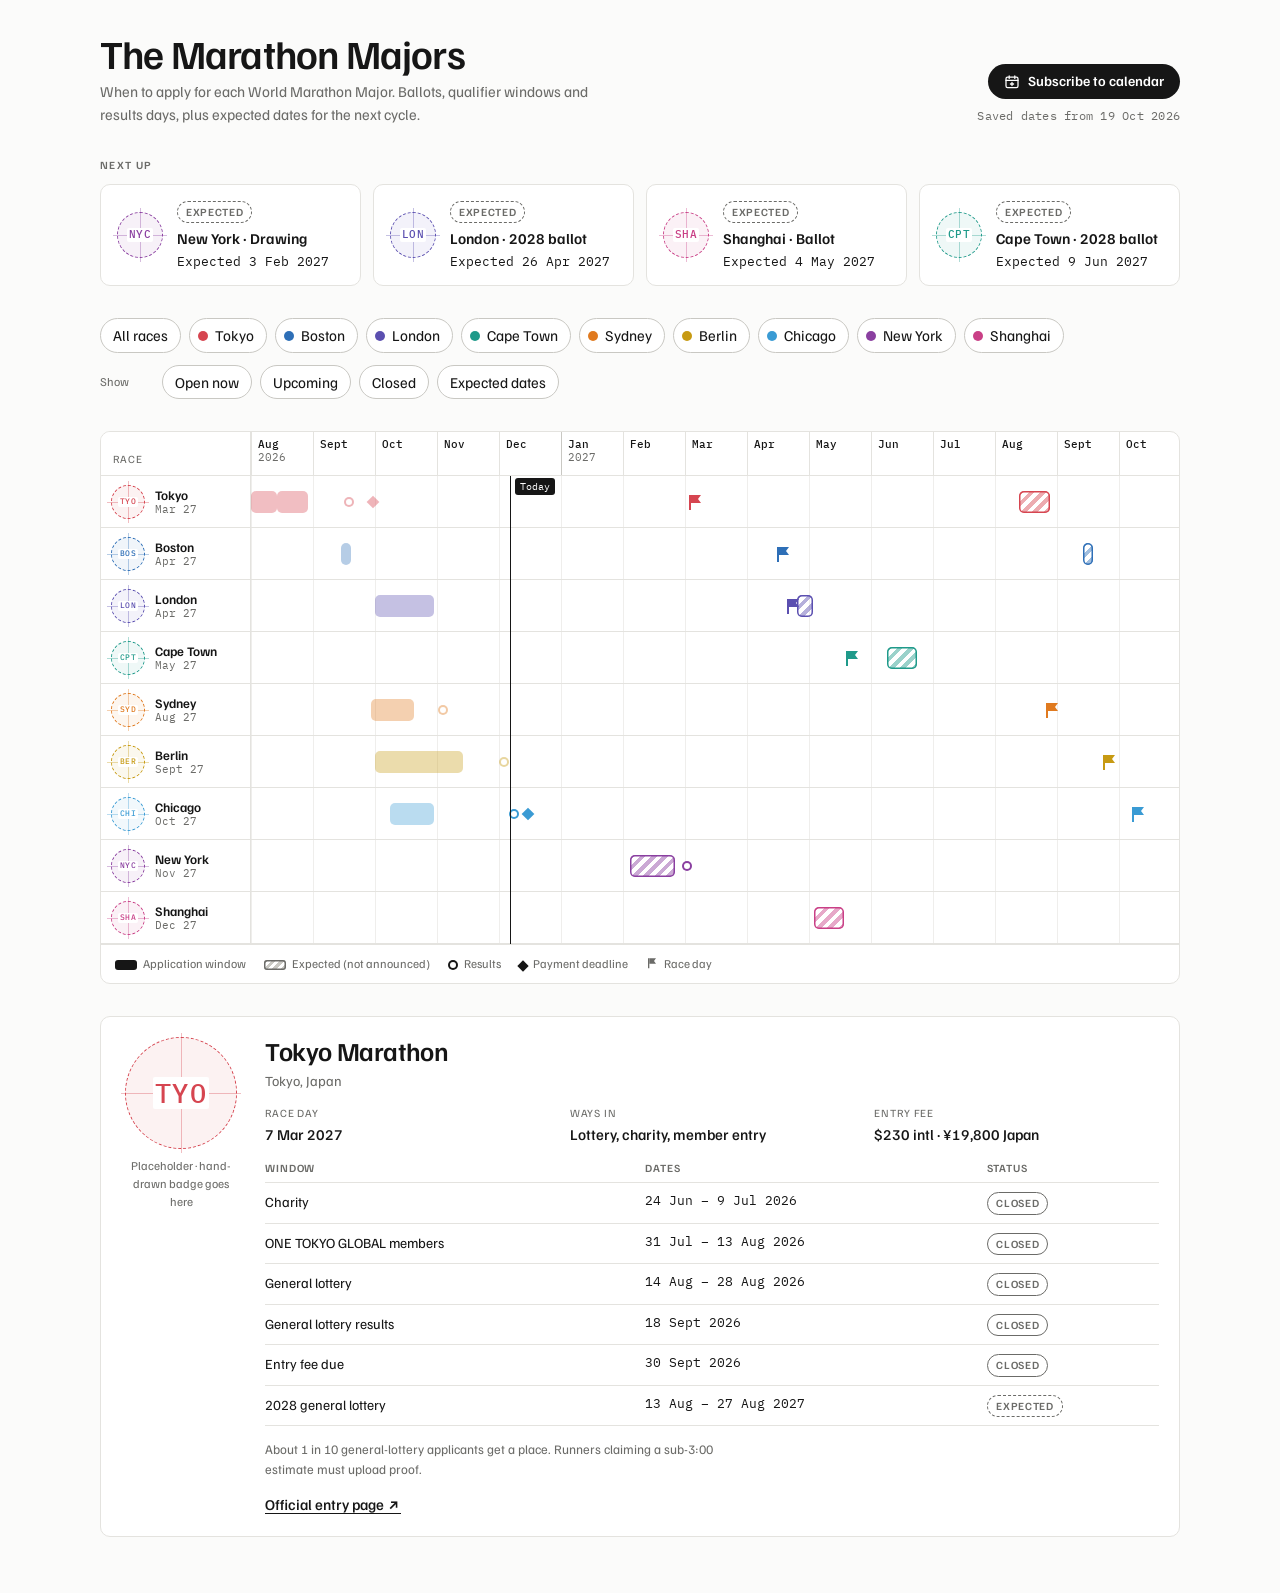
==== docs/index.html @ 36ed1f35 "Marathon Majors timeline, calendar feed and build Widget source, GitHub Pages build (docs/), Supabas" ====
<!doctype html>
<html lang="en"><head><meta charset="utf-8"><meta name="viewport" content="width=device-width,initial-scale=1,viewport-fit=cover">
<title>Marathon Majors Entry Timeline</title>
<meta name="description" content="When to apply for each World Marathon Major: ballots, qualifier windows, results days and race days.">
<link rel="stylesheet" href="https://fonts.googleapis.com/css2?family=Familjen+Grotesk:wght@400;500;600;700&family=IBM+Plex+Mono:wght@400;500&display=swap">
<style>
/* Layout: a single working column — "next up" cards, filter chips, one scrollable timeline grid (race rows × months), then a detail panel for the selected race. Quiet monochrome portfolio frame; colour belongs only to the races. Everything is scoped to .mm so it can sit inside a Squarespace code block. */
.mm{
  --mm-bg:#fbfbfa; --mm-surface:#ffffff; --mm-fg:#161616; --mm-muted:#6b6b68; --mm-line:#e4e3df; --mm-line-strong:#c9c8c3; --mm-open:#1f8a4c;
  --mm-f-display:"Familjen Grotesk","Helvetica Neue",Arial,sans-serif;
  --mm-f-body:"Familjen Grotesk","Helvetica Neue",Arial,sans-serif;
  --mm-f-mono:"IBM Plex Mono",ui-monospace,Menlo,monospace;
  --mm-tyo:#d64550; --mm-bos:#2e6fb7; --mm-lon:#5b4fb0; --mm-cpt:#1f9a8a; --mm-syd:#e07a1f;
  --mm-ber:#c79a12; --mm-chi:#3a9bd4; --mm-nyc:#8a3fa0; --mm-sha:#c93f86;
  background:var(--mm-bg); color:var(--mm-fg); font-family:var(--mm-f-body); font-size:15px; line-height:1.5; letter-spacing:normal; text-transform:none;
}
:root{--page:#fbfbfa}
@media (prefers-color-scheme: dark){:root:not([data-theme="light"]){--page:#121212;color-scheme:dark}:root:not([data-theme="light"]) .mm{--mm-bg:#121212;--mm-surface:#1a1a19;--mm-fg:#ecebe7;--mm-muted:#9a9993;--mm-line:#2b2b29;--mm-line-strong:#43423f;--mm-open:#3fb871;}}
:root[data-theme="dark"]{--page:#121212;color-scheme:dark}:root[data-theme="dark"] .mm{--mm-bg:#121212;--mm-surface:#1a1a19;--mm-fg:#ecebe7;--mm-muted:#9a9993;--mm-line:#2b2b29;--mm-line-strong:#43423f;--mm-open:#3fb871;}
body{background:var(--page);margin:0}
.mm *,.mm *::before,.mm *::after{box-sizing:border-box}
.mm [hidden]{display:none!important}
.mm h1,.mm h2,.mm p,.mm dl,.mm dd{margin:0}
.mm button{font:inherit;color:inherit;letter-spacing:normal;text-transform:none;margin:0;box-shadow:none;min-height:0;line-height:inherit}
.mm-wrap{max-width:1120px;margin:0 auto;padding-inline:20px;padding-block:32px 56px;display:flex;flex-direction:column;gap:32px}
@media (max-width:520px){.mm-wrap{padding-inline:16px;padding-block:20px 40px;gap:26px}}

.mm-head{display:flex;flex-wrap:wrap;align-items:flex-end;justify-content:space-between;gap:12px 24px}
.mm h1{font-family:var(--mm-f-display);font-weight:600;font-size:clamp(28px,5vw,40px);letter-spacing:-.02em;line-height:1.05;text-wrap:balance;color:var(--mm-fg)}
.mm-lede{color:var(--mm-muted);margin-top:6px!important;max-width:56ch}
.mm-stamp{font-family:var(--mm-f-mono);font-size:12px;color:var(--mm-muted);letter-spacing:.02em}
.mm-head-side{display:flex;flex-direction:column;align-items:flex-end;gap:8px}
@media (max-width:520px){.mm-head-side{align-items:flex-start}}
.mm .mm-sub-btn{display:inline-flex;align-items:center;gap:8px;background:var(--mm-fg);color:var(--mm-surface);border:0;border-radius:99px;padding:9px 16px;font-size:14px;font-weight:600;line-height:1.2;cursor:pointer;white-space:nowrap}
.mm .mm-sub-btn svg{flex:none;stroke:currentColor}
.mm .mm-sub-btn:hover{opacity:.88}
.mm .mm-sub-btn[aria-expanded="true"]{background:var(--mm-surface);color:var(--mm-fg);box-shadow:inset 0 0 0 1.5px var(--mm-fg)}
.mm-sub{background:var(--mm-surface);border:1px solid var(--mm-line-strong);border-radius:10px;padding:18px 20px;display:flex;flex-direction:column;gap:16px;margin-top:-12px}
.mm-sub-top{display:flex;justify-content:space-between;gap:16px;align-items:flex-start}
.mm-sub-title{font-weight:600;font-size:16px;margin-bottom:2px!important}
.mm-x{background:none;border:0;font-size:22px;line-height:1;color:var(--mm-muted);cursor:pointer;padding:2px 6px;border-radius:4px}
.mm-sub-links{display:grid;grid-template-columns:repeat(auto-fit,minmax(170px,1fr));gap:10px}
.mm-sub-link{display:flex;flex-direction:column;gap:2px;padding:12px 14px;border:1px solid var(--mm-line);border-radius:8px;color:var(--mm-fg);text-decoration:none!important;min-width:0}
.mm-sub-link:hover{border-color:var(--mm-fg)}
.mm-sub-link b{font-weight:600;font-size:14px}
.mm-sub-link span{font-size:12px;color:var(--mm-muted)}
.mm-copy{display:flex;flex-direction:column;gap:6px}
.mm-copy .lbl{font-size:12px;color:var(--mm-muted)}
.mm-copy-row{display:flex;gap:8px;min-width:0}
.mm-copy-row input{flex:1;min-width:0;font-family:var(--mm-f-mono);font-size:12.5px;color:var(--mm-fg);background:var(--mm-bg);border:1px solid var(--mm-line-strong);border-radius:6px;padding:7px 10px;margin:0;height:auto}
.mm-copy-row .mm-chip{border-radius:6px}
.mm-eyebrow{font-size:11px;text-transform:uppercase;letter-spacing:.12em;color:var(--mm-muted);font-weight:600;margin-bottom:10px!important}

/* Badge — placeholder circle template, swapped for a drawing when one exists */
.mm-badge{--c:var(--mm-fg);width:var(--s,44px);height:var(--s,44px);flex:none;border-radius:50%;position:relative;display:grid;place-items:center;
  border:1.5px dashed var(--c);color:var(--c);background:color-mix(in srgb,var(--c) 7%,transparent)}
.mm-badge::before,.mm-badge::after{content:"";position:absolute;background:color-mix(in srgb,var(--c) 35%,transparent)}
.mm-badge::before{width:1px;height:calc(100% + 10px);left:50%;top:-5px}
.mm-badge::after{height:1px;width:calc(100% + 10px);top:50%;left:-5px}
.mm-badge span{position:relative;z-index:1;font-family:var(--mm-f-mono);font-weight:500;font-size:calc(var(--s,44px) * .24);letter-spacing:.04em;background:var(--mm-surface);padding:0 2px;line-height:1.2;border-radius:2px}
.mm-badge.img{border:0;background:none}
.mm-badge.img::before,.mm-badge.img::after{display:none}
.mm-badge.img img{width:100%;height:100%;object-fit:contain;display:block}

/* Next up */
.mm-cards{display:grid;grid-template-columns:repeat(auto-fill,minmax(240px,1fr));gap:12px}
.mm-card{background:var(--mm-surface);border:1px solid var(--mm-line);border-radius:10px;padding:14px 16px;display:flex;gap:14px;align-items:center;cursor:pointer;text-align:left;min-width:0}
.mm-card:hover{border-color:var(--mm-line-strong)}
.mm :focus-visible{outline:2px solid var(--mm-fg);outline-offset:2px}
.mm-card .t{font-weight:600;line-height:1.25;margin-top:6px}
.mm-card .big{font-family:var(--mm-f-mono);font-size:13px;margin-top:4px}
.mm-pill{display:inline-block;font-size:11px;font-weight:600;letter-spacing:.06em;text-transform:uppercase;padding:2px 8px;border-radius:99px;border:1px solid currentColor;line-height:1.5}
.mm-pill.open{color:var(--mm-open)}.mm-pill.upcoming{color:var(--mm-fg)}.mm-pill.closed{color:var(--mm-muted)}.mm-pill.est{color:var(--mm-muted);border-style:dashed}

/* Filters */
.mm-filters{display:flex;flex-direction:column;gap:12px}
.mm-chips{display:flex;flex-wrap:wrap;gap:8px}
.mm-chip{font-size:13px;font-weight:500;color:var(--mm-fg);background:var(--mm-surface);border:1px solid var(--mm-line-strong);border-radius:99px;padding:5px 12px 5px 8px;display:inline-flex;align-items:center;gap:7px;cursor:pointer}
.mm-chip .dot{width:10px;height:10px;border-radius:50%;background:var(--c,var(--mm-fg))}
.mm-chip[aria-pressed="false"]{color:var(--mm-muted);border-color:var(--mm-line);background:transparent}
.mm-chip[aria-pressed="false"] .dot{background:transparent;box-shadow:inset 0 0 0 1.5px var(--c,var(--mm-muted))}
.mm-chip.plain{padding-left:12px}
.mm-frow{display:flex;flex-wrap:wrap;align-items:center;gap:8px 14px}
.mm-frow .lbl{font-size:12px;color:var(--mm-muted);min-width:48px}

/* Timeline */
.mm-shell{border:1px solid var(--mm-line);border-radius:10px;background:var(--mm-surface);overflow:hidden}
.mm-scroll{overflow-x:auto;-webkit-overflow-scrolling:touch}
.mm-tl{--label:150px;--mw:62px;position:relative;width:calc(var(--label) + var(--mw) * var(--months));font-variant-numeric:tabular-nums}
@media (max-width:520px){.mm-tl{--label:96px;--mw:54px}}
.mm-thead,.mm-row{display:flex;position:relative}
.mm-thead{border-bottom:1px solid var(--mm-line);height:44px}
.mm-corner,.mm-rlabel{width:var(--label);flex:none;position:sticky;left:0;z-index:3;background:var(--mm-surface);border:0;border-right:1px solid var(--mm-line)}
.mm-corner{display:flex;align-items:flex-end;padding:0 12px 8px;font-size:11px;color:var(--mm-muted);letter-spacing:.08em;text-transform:uppercase}
.mm-months{display:flex}
.mm-month{width:var(--mw);flex:none;border-left:1px solid var(--mm-line);padding:6px 0 0 6px;font-family:var(--mm-f-mono);font-size:11px;color:var(--mm-muted);line-height:1.2}
.mm-month.jan{border-left-color:var(--mm-line-strong)}
.mm-month b{display:block;font-weight:500;color:var(--mm-fg)}
.mm-row{height:52px;border-bottom:1px solid var(--mm-line)}
.mm-row:last-child{border-bottom:0}
.mm-rlabel{display:flex;align-items:center;gap:10px;padding:0 10px;cursor:pointer;text-align:left;border-radius:0}
.mm-rlabel .nm{font-size:13px;font-weight:600;line-height:1.15;min-width:0}
.mm-rlabel .nm small{display:block;font-weight:400;color:var(--mm-muted);font-size:11px;font-family:var(--mm-f-mono)}
@media (max-width:520px){.mm-rlabel .nm small{display:none}.mm-rlabel .nm{font-size:12px}}
.mm-row.sel .mm-rlabel{background:color-mix(in srgb,var(--c) 10%,var(--mm-surface))}
.mm-lane{position:relative;flex:none;width:calc(var(--mw) * var(--months))}
.mm-lane .grid{position:absolute;inset:0;background-image:linear-gradient(to right,var(--mm-line) 1px,transparent 1px);background-size:var(--mw) 100%;opacity:.6}
.mm-bar{position:absolute;top:15px;height:22px;border-radius:5px;background:var(--c);min-width:6px;cursor:pointer;border:0;padding:0}
.mm-bar.closed{opacity:.35}
.mm-bar.est{background:repeating-linear-gradient(135deg,color-mix(in srgb,var(--c) 45%,transparent) 0 4px,transparent 4px 8px);box-shadow:inset 0 0 0 1.5px var(--c)}
.mm-bar.open{box-shadow:0 0 0 3px color-mix(in srgb,var(--c) 25%,transparent)}
.mm-mk{position:absolute;top:26px;transform:translate(-50%,-50%);border:0;padding:0;cursor:pointer;background:transparent}
.mm-mk.result{width:10px;height:10px;border-radius:50%;background:var(--mm-surface);box-shadow:inset 0 0 0 2px var(--c)}
.mm-mk.pay{width:9px;height:9px;transform:translate(-50%,-50%) rotate(45deg);background:var(--c)}
.mm-mk.race{width:22px;height:22px;display:grid;place-items:center}
.mm-mk.race svg{width:18px;height:18px}
.mm-mk.closed{opacity:.4}
.mm-today{position:absolute;top:0;bottom:0;width:0;border-left:1.5px solid var(--mm-fg);z-index:2;pointer-events:none}
.mm-today span{position:absolute;top:2px;left:4px;font-family:var(--mm-f-mono);font-size:10px;background:var(--mm-fg);color:var(--mm-surface);padding:1px 5px;border-radius:3px;white-space:nowrap}
.mm-legend{display:flex;flex-wrap:wrap;gap:8px 18px;padding:10px 14px;border-top:1px solid var(--mm-line);font-size:12px;color:var(--mm-muted)}
.mm-legend i{display:inline-block;vertical-align:-2px;margin-right:6px}
.mm-legend .b{width:22px;height:10px;border-radius:3px;background:var(--mm-fg)}
.mm-legend .e{width:22px;height:10px;border-radius:3px;background:repeating-linear-gradient(135deg,var(--mm-line-strong) 0 3px,transparent 3px 6px);box-shadow:inset 0 0 0 1.5px var(--mm-muted)}
.mm-legend .r{width:10px;height:10px;border-radius:50%;box-shadow:inset 0 0 0 2px var(--mm-fg)}
.mm-legend .p{width:8px;height:8px;background:var(--mm-fg);transform:rotate(45deg)}
.mm-empty{padding:28px;text-align:center;color:var(--mm-muted);flex:1}

.mm-tip{position:fixed;z-index:9999;max-width:260px;background:var(--mm-fg);color:var(--mm-bg);font-family:var(--mm-f-body);font-size:12.5px;line-height:1.4;padding:8px 10px;border-radius:6px;pointer-events:none}
.mm-tip b{display:block}

/* Detail */
.mm-detail{background:var(--mm-surface);border:1px solid var(--mm-line);border-radius:10px;padding:20px;display:grid;grid-template-columns:auto 1fr;gap:20px 24px}
@media (max-width:620px){.mm-detail{grid-template-columns:1fr}}
.mm h2{font-family:var(--mm-f-display);font-size:26px;font-weight:600;letter-spacing:-.015em;line-height:1.1;color:var(--mm-fg)}
.mm-detail .meta{color:var(--mm-muted);margin-top:4px!important;font-size:14px}
.mm-detail .body{min-width:0;display:flex;flex-direction:column;gap:14px}
.mm-facts{display:grid;grid-template-columns:repeat(auto-fit,minmax(150px,1fr));gap:10px 20px}
.mm-facts dt{font-size:11px;color:var(--mm-muted);text-transform:uppercase;letter-spacing:.08em}
.mm-facts dd{margin-top:2px;font-weight:500}
.mm-tw{overflow-x:auto}
.mm table{width:100%;border-collapse:collapse;font-size:14px;margin:0}
.mm th{font-size:11px;color:var(--mm-muted);text-transform:uppercase;letter-spacing:.08em;text-align:left;font-weight:600;padding:0 10px 6px 0;border:0;border-bottom:1px solid var(--mm-line);background:none}
.mm td{padding:8px 10px 8px 0;border:0;border-bottom:1px solid var(--mm-line);vertical-align:top;background:none}
.mm td.dt{font-family:var(--mm-f-mono);font-size:12.5px;white-space:nowrap}
.mm-note{font-size:13px;color:var(--mm-muted);max-width:70ch}
.mm a.mm-link{color:var(--mm-fg);text-decoration:underline;text-underline-offset:3px;font-weight:500}
.mm-draw{font-size:12px;color:var(--mm-muted);text-align:center;margin-top:8px!important;max-width:120px}
@media (prefers-reduced-motion:no-preference){.mm-bar,.mm-card,.mm-chip{transition:opacity .15s,border-color .15s,background .15s}}
.mm-chip:disabled{opacity:.45;cursor:default}

</style></head>
<body>
<div class="mm" data-majors>
<div class="mm-wrap">
  <div class="mm-head">
    <div>
      <h1>The Marathon Majors</h1>
      <p class="mm-lede">When to apply for each World Marathon Major. Ballots, qualifier windows and results days, plus expected dates for the next cycle.</p>
    </div>
    <div class="mm-head-side">
      <button class="mm-sub-btn" id="mm-sub-btn" aria-expanded="false" aria-controls="mm-sub">
        <svg viewBox="0 0 20 20" width="16" height="16" aria-hidden="true"><rect x="2.5" y="4" width="15" height="13" rx="2" fill="none" stroke="currentColor" stroke-width="1.6"/><path d="M2.5 8h15M6.5 2.5v3M13.5 2.5v3" stroke="currentColor" stroke-width="1.6" stroke-linecap="round"/><path d="M10 10.5v4M8 12.5h4" stroke="currentColor" stroke-width="1.6" stroke-linecap="round"/></svg>
        Subscribe to calendar
      </button>
      <div class="mm-stamp" id="mm-stamp">Loading dates…</div>
    </div>
  </div>
  <section class="mm-sub" id="mm-sub" hidden aria-label="Subscribe to calendar">
    <div class="mm-sub-top">
      <div>
        <p class="mm-sub-title">Add these dates to your calendar</p>
        <p class="mm-note">Your calendar keeps itself up to date. When a race announces or changes a date, it appears in your calendar within a day.</p>
      </div>
      <button class="mm-x" id="mm-sub-close" aria-label="Close">×</button>
    </div>
    <div class="mm-frow" id="mm-scope-row">
      <span class="lbl">Include</span>
      <div class="mm-chips">
        <button class="mm-chip plain" data-scope="all" aria-pressed="true">All races</button>
        <button class="mm-chip plain" data-scope="sel" aria-pressed="false" id="mm-scope-sel">Races I've selected</button>
      </div>
    </div>
    <div class="mm-sub-links" id="mm-sub-links"></div>
    <div class="mm-copy">
      <label for="mm-feed-url" class="lbl">Calendar link</label>
      <div class="mm-copy-row">
        <input id="mm-feed-url" type="text" readonly>
        <button class="mm-chip plain" id="mm-copy">Copy</button>
      </div>
      <p class="mm-note">For other apps, use "Add calendar from URL" or "Subscribe" and paste this link.</p>
    </div>
  </section>
  <section>
    <p class="mm-eyebrow">Next up</p>
    <div class="mm-cards" id="mm-cards"></div>
  </section>
  <section class="mm-filters" aria-label="Filters">
    <div class="mm-chips" id="mm-race-chips"></div>
    <div class="mm-frow"><span class="lbl">Show</span><div class="mm-chips" id="mm-status-chips"></div></div>
  </section>
  <section>
    <div class="mm-shell">
      <div class="mm-scroll" id="mm-scroll"><div class="mm-tl" id="mm-tl"></div></div>
      <div class="mm-legend">
        <span><i class="b"></i>Application window</span>
        <span><i class="e"></i>Expected (not announced)</span>
        <span><i class="r"></i>Results</span>
        <span><i class="p"></i>Payment deadline</span>
        <span><svg width="12" height="12" viewBox="0 0 18 18" style="vertical-align:-1px;margin-right:6px"><path d="M4 2v15" stroke="currentColor" stroke-width="2"/><path d="M5 2h10l-3 4 3 4H5z" fill="currentColor"/></svg>Race day</span>
      </div>
    </div>
  </section>
  <section class="mm-detail" id="mm-detail" aria-live="polite"></section>
</div>
</div>

<script>
(function(){
// Squarespace can run a code block's script more than once; only set up each block once.
const root=document.querySelector('.mm[data-majors]:not([data-mm-ready])'); if(!root) return;
root.setAttribute('data-mm-ready','1');
const $=s=>root.querySelector(s);
const SB_URL="https://axmzxphxcgwrsbkixmbg.supabase.co";
const SB_KEY="sb_publishable_bcqkFGvCkSS5-sY8f6xLyQ_Am-8ngTZ";

// Saved copy of the data, used if the live database can't be reached.
const SNAPSHOT={"races":[{"id":"tyo","code":"TYO","name":"Tokyo","full_name":"Tokyo Marathon","city":"Tokyo, Japan","race_date":"2027-03-07","race_end":null,"race_tbc":false,"fee":"$230 intl · ¥19,800 Japan","entry_routes":"Lottery, charity, member entry","official_url":"https://www.marathon.tokyo/en/participants/","note":"About 1 in 10 general-lottery applicants get a place. Runners claiming a sub-3:00 estimate must upload proof.","sort":1,"badge_url":null},{"id":"bos","code":"BOS","name":"Boston","full_name":"Boston Marathon","city":"Boston, USA","race_date":"2027-04-19","race_end":null,"race_tbc":false,"fee":"$260","entry_routes":"Qualifying time, charity","official_url":"https://www.baa.org/races/boston-marathon/qualify/","note":"Fastest qualifiers under their standard are accepted first. New for 2027: about 1,000 places drawn at random from qualifiers who missed the cut-off.","sort":2,"badge_url":null},{"id":"lon","code":"LON","name":"London","full_name":"London Marathon","city":"London, UK","race_date":"2027-04-24","race_end":"2027-04-25","race_tbc":false,"fee":"£275 intl · £79.99 UK","entry_routes":"Ballot, Good for Age, charity","official_url":"https://www.londonmarathonevents.co.uk/ballot","note":"2027 is a one-off Double: 45,000 runners on Saturday and 55,000 on Sunday. A record 1.34 million people entered the ballot.","sort":3,"badge_url":null},{"id":"cpt","code":"CPT","name":"Cape Town","full_name":"Cape Town Marathon","city":"Cape Town, South Africa","race_date":"2027-05-23","race_end":null,"race_tbc":false,"fee":"TBC","entry_routes":"Ballot, charity, tour operators","official_url":"https://capetownmarathon.com/","note":"Joins the Majors in 2027. No qualifying-time entry announced.","sort":4,"badge_url":null},{"id":"syd","code":"SYD","name":"Sydney","full_name":"Sydney Marathon","city":"Sydney, Australia","race_date":"2027-08-29","race_end":null,"race_tbc":false,"fee":"A$330 intl · A$280 local","entry_routes":"Ballot, charity, travel partners","official_url":"https://www.tcssydneymarathon.com/sign-up","note":"Free to enter. Cards are charged automatically on results day if you are drawn.","sort":5,"badge_url":null},{"id":"ber","code":"BER","name":"Berlin","full_name":"Berlin Marathon","city":"Berlin, Germany","race_date":"2027-09-26","race_end":null,"race_tbc":false,"fee":"€215","entry_routes":"Lottery, charity, tour operators","official_url":"https://www.generali-berlin-marathon.com/en/registration/run","note":"Lottery dates and results day confirmed on the official site. The entry fee is charged only if you are drawn, from 4 December.","sort":6,"badge_url":null},{"id":"chi","code":"CHI","name":"Chicago","full_name":"Chicago Marathon","city":"Chicago, USA","race_date":"2027-10-10","race_end":null,"race_tbc":false,"fee":"$260 intl · $250 US","entry_routes":"Lottery, time qualifier, legacy, charity","official_url":"https://www.chicagomarathon.com/apply/","note":"One window for both guaranteed and lottery entries. Closes 2:00 p.m. Central on 29 October.","sort":7,"badge_url":null},{"id":"nyc","code":"NYC","name":"New York","full_name":"New York City Marathon","city":"New York, USA","race_date":"2027-11-07","race_end":null,"race_tbc":false,"fee":"About $330 (2026)","entry_routes":"Drawing, 9+1, time qualifier, charity","official_url":"https://www.nyrr.org/tcsnycmarathon","note":"Drawing usually opens in February with results soon after it closes. Under 3% odds.","sort":8,"badge_url":null},{"id":"sha","code":"SHA","name":"Shanghai","full_name":"Shanghai Marathon","city":"Shanghai, China","race_date":"2027-12-05","race_end":null,"race_tbc":true,"fee":"$160 intl (2026)","entry_routes":"Ballot","official_url":"https://static.shang-ma.com/web/index.html","note":"Expected to join the Majors in 2027 if it passes assessment. Race date and entry process not yet confirmed.","sort":9,"badge_url":null}],"events":[{"race_id":"ber","kind":"window","label":"Lottery","starts_on":"2026-10-01","ends_on":"2026-11-12","estimated":false},{"race_id":"ber","kind":"result","label":"Lottery results","starts_on":"2026-12-03","ends_on":null,"estimated":false},{"race_id":"bos","kind":"window","label":"Qualifier registration","starts_on":"2026-09-14","ends_on":"2026-09-18","estimated":false},{"race_id":"bos","kind":"window","label":"2028 qualifier registration","starts_on":"2027-09-13","ends_on":"2027-09-17","estimated":true},{"race_id":"chi","kind":"window","label":"Application","starts_on":"2026-10-08","ends_on":"2026-10-29","estimated":false},{"race_id":"chi","kind":"result","label":"Lottery results","starts_on":"2026-12-08","ends_on":null,"estimated":false},{"race_id":"chi","kind":"pay","label":"Pay entry fee","starts_on":"2026-12-15","ends_on":null,"estimated":false},{"race_id":"cpt","kind":"window","label":"Ballot","starts_on":"2026-06-10","ends_on":"2026-06-24","estimated":false},{"race_id":"cpt","kind":"pay","label":"Card charged","starts_on":"2026-06-26","ends_on":null,"estimated":false},{"race_id":"cpt","kind":"window","label":"2028 ballot","starts_on":"2027-06-09","ends_on":"2027-06-23","estimated":true},{"race_id":"lon","kind":"window","label":"Ballot","starts_on":"2026-04-24","ends_on":"2026-05-01","estimated":false},{"race_id":"lon","kind":"result","label":"Ballot results","starts_on":"2026-07-09","ends_on":null,"estimated":false},{"race_id":"lon","kind":"pay","label":"Confirm place","starts_on":"2026-07-31","ends_on":null,"estimated":false},{"race_id":"lon","kind":"window","label":"Good for Age","starts_on":"2026-10-01","ends_on":"2026-10-29","estimated":false},{"race_id":"lon","kind":"window","label":"2028 ballot","starts_on":"2027-04-26","ends_on":"2027-05-03","estimated":true},{"race_id":"nyc","kind":"window","label":"Drawing","starts_on":"2027-02-03","ends_on":"2027-02-24","estimated":true},{"race_id":"nyc","kind":"result","label":"Drawing results","starts_on":"2027-03-03","ends_on":null,"estimated":true},{"race_id":"sha","kind":"window","label":"Ballot","starts_on":"2027-05-04","ends_on":"2027-05-18","estimated":true},{"race_id":"syd","kind":"window","label":"Ballot","starts_on":"2026-09-29","ends_on":"2026-10-19","estimated":false},{"race_id":"syd","kind":"result","label":"Results & card charged","starts_on":"2026-11-03","ends_on":null,"estimated":false},{"race_id":"tyo","kind":"window","label":"Charity","starts_on":"2026-06-24","ends_on":"2026-07-09","estimated":false},{"race_id":"tyo","kind":"window","label":"ONE TOKYO GLOBAL members","starts_on":"2026-07-31","ends_on":"2026-08-13","estimated":false},{"race_id":"tyo","kind":"window","label":"General lottery","starts_on":"2026-08-14","ends_on":"2026-08-28","estimated":false},{"race_id":"tyo","kind":"result","label":"General lottery results","starts_on":"2026-09-18","ends_on":null,"estimated":false},{"race_id":"tyo","kind":"pay","label":"Entry fee due","starts_on":"2026-09-30","ends_on":null,"estimated":false},{"race_id":"tyo","kind":"window","label":"2028 general lottery","starts_on":"2027-08-13","ends_on":"2027-08-27","estimated":true}],"meta":[{"key":"checked_on","value":"2026-10-19"}]};

// ---- Helpers ----
const DAY=864e5, D=s=>new Date(s+"T00:00:00Z");
const n=new Date(), TODAY_S=`${n.getFullYear()}-${String(n.getMonth()+1).padStart(2,"0")}-${String(n.getDate()).padStart(2,"0")}`, TODAY=D(TODAY_S);
const MONTHS=19, startD=new Date(Date.UTC(n.getFullYear(),n.getMonth()-4,1)), endD=new Date(Date.UTC(startD.getUTCFullYear(),startD.getUTCMonth()+MONTHS,1));
const fmt=(s,o={day:"numeric",month:"short"})=>D(s).toLocaleDateString("en-GB",{...o,timeZone:"UTC"});
const fmtY=s=>fmt(s,{day:"numeric",month:"short",year:"numeric"});
const days=(a,b)=>Math.round((D(b)-D(a))/DAY);
const pct=s=>(D(s)-startD)/(endD-startD);
const clamp=x=>Math.max(0,Math.min(1,x));
const status=ev=>{const end=ev.e||ev.s; if(D(end)<TODAY) return "closed"; if(D(ev.s)>TODAY) return "upcoming"; return "open";};
const esc=s=>String(s??"").replace(/[&<>"]/g,c=>({"&":"&amp;","<":"&lt;",">":"&gt;",'"':"&quot;"}[c]));
const badge=(r,size=44)=>r.badge?`<span class="mm-badge img" style="--s:${size}px"><img src="${esc(r.badge)}" alt=""></span>`
  :`<span class="mm-badge" style="--c:var(--mm-${r.id});--s:${size}px" aria-hidden="true"><span>${esc(r.code)}</span></span>`;

function shape(races,events,meta){
  return {checked:(meta.find(m=>m.key==="checked_on")||{}).value,
    races:races.sort((a,b)=>a.sort-b.sort).map(r=>({id:r.id,code:r.code,name:r.name,full:r.full_name,city:r.city,race:r.race_date,raceEnd:r.race_end,raceEst:r.race_tbc,
      fee:r.fee,entry:r.entry_routes,url:r.official_url,note:r.note,badge:r.badge_url,
      events:events.filter(e=>e.race_id===r.id).sort((a,b)=>a.starts_on<b.starts_on?-1:1).map(e=>({t:e.kind,k:e.label,s:e.starts_on,e:e.ends_on,est:e.estimated}))}))};
}
async function load(){
  const h={apikey:SB_KEY,Authorization:"Bearer "+SB_KEY};
  const get=p=>fetch(`${SB_URL}/rest/v1/${p}`,{headers:h}).then(r=>{if(!r.ok) throw new Error(r.status); return r.json();});
  const [r,e,m]=await Promise.all([get("majors_races?select=*"),get("majors_events?select=*"),get("majors_meta?select=*")]);
  if(!r.length) throw new Error("empty"); return shape(r,e,m);
}

let RACES=[], CHECKED="", LIVE=false;
let store={}; try{store=JSON.parse(localStorage.getItem("mmFilters")||"{}")}catch(e){}
const state={races:null,statuses:new Set(store.statuses||["open","upcoming","closed","est"]),sel:store.sel||null};
const save=()=>{try{localStorage.setItem("mmFilters",JSON.stringify({races:[...state.races],statuses:[...state.statuses],sel:state.sel}))}catch(e){}};
const visible=ev=>state.statuses.has(status(ev))&&(!ev.est||state.statuses.has("est"));

function renderStamp(){$("#mm-stamp").textContent=(LIVE?"Dates checked ":"Saved dates from ")+(CHECKED?fmtY(CHECKED):"—");}

function renderCards(){
  const items=[];
  RACES.forEach(r=>r.events.forEach(ev=>{ if(ev.t!=="window") return; const st=status(ev); if(st==="closed") return;
    items.push({r,ev,st,sort:st==="open"?D(ev.e):D(ev.s)}); }));
  items.sort((a,b)=>(a.st==="open"?0:1)-(b.st==="open"?0:1)||a.sort-b.sort);
  $("#mm-cards").innerHTML=items.slice(0,4).map(({r,ev,st})=>{
    const k=st==="open"?days(TODAY_S,ev.e):days(TODAY_S,ev.s);
    const line=st==="open"?(k===0?`Closes today · ${fmt(ev.e)}`:`Closes in ${k} day${k===1?"":"s"} · ${fmt(ev.e)}`):`${ev.est?"Expected ":"Opens "}${fmtY(ev.s)}`;
    return `<button class="mm-card" data-race="${r.id}">${badge(r,46)}<span style="min-width:0">
      <span class="mm-pill ${ev.est?"est":st}">${ev.est?"Expected":st==="open"?"Open now":"Upcoming"}</span>
      <span class="t" style="display:block">${esc(r.name)} · ${esc(ev.k)}</span>
      <span class="big" style="display:block">${line}</span></span></button>`;}).join("")||`<p class="mm-note">No upcoming windows.</p>`;
}

function renderChips(){
  $("#mm-race-chips").innerHTML=`<button class="mm-chip plain" data-all="1" aria-pressed="${state.races.size===RACES.length}">All races</button>`+
    RACES.map(r=>`<button class="mm-chip" data-chip="${r.id}" style="--c:var(--mm-${r.id})" aria-pressed="${state.races.has(r.id)}"><span class="dot"></span>${esc(r.name)}</button>`).join("");
  $("#mm-status-chips").innerHTML=[["open","Open now"],["upcoming","Upcoming"],["closed","Closed"],["est","Expected dates"]]
    .map(([k,l])=>`<button class="mm-chip plain" data-status="${k}" aria-pressed="${state.statuses.has(k)}">${l}</button>`).join("");
}

function renderTimeline(){
  const tl=$("#mm-tl"); tl.style.setProperty("--months",MONTHS);
  let months="";
  for(let i=0;i<MONTHS;i++){const d=new Date(Date.UTC(startD.getUTCFullYear(),startD.getUTCMonth()+i,1)), jan=d.getUTCMonth()===0;
    months+=`<div class="mm-month${jan?" jan":""}"><b>${d.toLocaleDateString("en-GB",{month:"short",timeZone:"UTC"})}</b>${jan||i===0?d.getUTCFullYear():"&nbsp;"}</div>`;}
  const slot=100/(MONTHS*30.4);
  const rows=RACES.filter(r=>state.races.has(r.id)).map(r=>{
    let marks="";
    r.events.forEach((ev,i)=>{ if(!visible(ev)) return; const cls=`${status(ev)}${ev.est?" est":""}`;
      if(ev.t==="window"){ const a=pct(ev.s), b=pct(ev.e); if(b<0||a>1) return;
        const l=clamp(a)*100, w=(clamp(b)-clamp(a))*100+slot;
        marks+=`<button class="mm-bar ${cls}" style="left:${l}%;width:${w}%" data-r="${r.id}" data-i="${i}" aria-label="${esc(r.name)} ${esc(ev.k)}, ${fmt(ev.s)} to ${fmt(ev.e)}"></button>`;}
      else { const p=pct(ev.s); if(p<0||p>1) return;
        marks+=`<button class="mm-mk ${ev.t} ${cls}" style="left:${p*100}%" data-r="${r.id}" data-i="${i}" aria-label="${esc(r.name)} ${esc(ev.k)}, ${fmt(ev.s)}"></button>`;}
    });
    const rp=pct(r.race);
    if(rp>=0&&rp<=1) marks+=`<button class="mm-mk race" style="left:${rp*100}%;color:var(--mm-${r.id})" data-r="${r.id}" data-i="race" aria-label="${esc(r.name)} race day, ${fmt(r.race)}"><svg viewBox="0 0 18 18"><path d="M4 2v15" stroke="currentColor" stroke-width="2"/><path d="M5 2h10l-3 4 3 4H5z" fill="currentColor" ${r.raceEst?'fill-opacity=".35" stroke="currentColor" stroke-dasharray="2 1.5"':''}/></svg></button>`;
    return `<div class="mm-row${state.sel===r.id?" sel":""}" style="--c:var(--mm-${r.id})">
      <button class="mm-rlabel" data-race="${r.id}">${badge(r,34)}<span class="nm">${esc(r.name)}<small>${fmt(r.race,{month:"short",year:"2-digit"})}</small></span></button>
      <div class="mm-lane"><div class="grid"></div>${marks}</div></div>`;}).join("");
  tl.innerHTML=`<div class="mm-thead"><div class="mm-corner">Race</div><div class="mm-months">${months}</div></div>
    <div style="position:relative">${rows||'<div class="mm-row"><div class="mm-empty">No races selected.</div></div>'}
    ${rows?`<div style="position:absolute;top:0;bottom:0;left:var(--label);right:0;pointer-events:none"><div class="mm-today" style="left:${pct(TODAY_S)*100}%"><span>Today</span></div></div>`:""}</div>`;
}

function renderDetail(){
  const r=RACES.find(x=>x.id===state.sel)||RACES.find(x=>x.events.some(ev=>ev.t==="window"&&status(ev)==="open"))||RACES[0]; if(!r) return;
  const rows=r.events.map(ev=>{const st=status(ev);
    return `<tr><td>${esc(ev.k)}</td><td class="dt">${ev.e?`${fmt(ev.s)} – ${fmtY(ev.e)}`:fmtY(ev.s)}</td><td><span class="mm-pill ${ev.est?"est":st}">${ev.est?"Expected":st==="open"?"Open":st}</span></td></tr>`;}).join("");
  $("#mm-detail").innerHTML=`
    <div style="display:flex;flex-direction:column;align-items:center">${badge(r,112)}${r.badge?"":'<p class="mm-draw">Placeholder · hand-drawn badge goes here</p>'}</div>
    <div class="body">
      <div><h2>${esc(r.full)}</h2><p class="meta">${esc(r.city)}</p></div>
      <dl class="mm-facts">
        <div><dt>Race day</dt><dd>${r.raceEnd?`${fmt(r.race)} – ${fmtY(r.raceEnd)}`:fmtY(r.race)}${r.raceEst?" (TBC)":""}</dd></div>
        <div><dt>Ways in</dt><dd>${esc(r.entry)}</dd></div>
        <div><dt>Entry fee</dt><dd>${esc(r.fee)}</dd></div>
      </dl>
      <div class="mm-tw"><table><thead><tr><th>Window</th><th>Dates</th><th>Status</th></tr></thead><tbody>${rows}</tbody></table></div>
      ${r.note?`<p class="mm-note">${esc(r.note)}</p>`:""}
      ${r.url?`<p><a class="mm-link" href="${esc(r.url)}" target="_blank" rel="noopener">Official entry page ↗</a></p>`:""}
    </div>`;
}

// ---- Calendar subscription ----
const FEED_HOST="axmzxphxcgwrsbkixmbg.supabase.co/functions/v1/majors-calendar";
let scope="all";
function feedPath(){
  const sel=[...state.races];
  return (scope==="sel"&&sel.length&&sel.length<RACES.length) ? `${FEED_HOST}?races=${sel.join(",")}` : FEED_HOST;
}
function renderSub(){
  const p=feedPath(), https="https://"+p, webcal="webcal://"+p;
  const partial=state.races.size<RACES.length;
  $("#mm-scope-sel").textContent=partial?`Races I've selected (${state.races.size})`:"Races I've selected";
  $("#mm-scope-sel").disabled=!partial; if(!partial&&scope==="sel") scope="all";
  root.querySelectorAll("[data-scope]").forEach(b=>b.setAttribute("aria-pressed",b.dataset.scope===scope));
  const names=scope==="sel"?RACES.filter(r=>state.races.has(r.id)).map(r=>r.name).join(", "):"All nine Majors";
  $("#mm-sub-links").innerHTML=[
    ["Apple Calendar","iPhone, iPad and Mac",webcal],
    ["Google Calendar","Opens Google Calendar to add it",`https://calendar.google.com/calendar/render?cid=${encodeURIComponent(webcal)}`],
    ["Outlook","Outlook.com and Microsoft 365",`https://outlook.live.com/calendar/0/addfromweb?url=${encodeURIComponent(https)}&name=${encodeURIComponent("Marathon Majors")}`],
  ].map(([t,s,h])=>`<a class="mm-sub-link" href="${esc(h)}" target="_blank" rel="noopener"><b>${t} ↗</b><span>${s}</span></a>`).join("")+
  `<p class="mm-note" style="grid-column:1/-1">Includes: ${esc(names)}. Opening and closing days of each window, results days, payment deadlines and race days.</p>`;
  $("#mm-feed-url").value=https;
}
const subBtn=$("#mm-sub-btn"), subPanel=$("#mm-sub");
function toggleSub(open){ subPanel.hidden=!open; subBtn.setAttribute("aria-expanded",open); if(open) renderSub(); }
subBtn.addEventListener("click",()=>toggleSub(subPanel.hidden));
$("#mm-sub-close").addEventListener("click",()=>{toggleSub(false); subBtn.focus();});
subPanel.addEventListener("click",e=>{const b=e.target.closest("[data-scope]"); if(b&&!b.disabled){scope=b.dataset.scope; renderSub();}});
$("#mm-copy").addEventListener("click",()=>{
  const inp=$("#mm-feed-url"), btn=$("#mm-copy"), done=()=>{btn.textContent="Copied"; setTimeout(()=>btn.textContent="Copy",1800);};
  const fallback=()=>{inp.focus(); inp.select(); btn.textContent="Press ⌘C / Ctrl+C";};
  try{ navigator.clipboard.writeText(inp.value).then(done,fallback); }catch(e){ fallback(); }
});
$("#mm-feed-url").addEventListener("focus",e=>e.target.select());

function renderAll(){renderStamp();renderCards();renderChips();renderTimeline();renderDetail(); if(!subPanel.hidden) renderSub();}

// ---- Events ----
root.addEventListener("click",e=>{
  const all=e.target.closest("[data-all]"), chip=e.target.closest("[data-chip]"), st=e.target.closest("[data-status]");
  if(all){ state.races=state.races.size===RACES.length?new Set():new Set(RACES.map(r=>r.id)); save(); return renderAll(); }
  if(chip){ const id=chip.dataset.chip;
    if(state.races.size===RACES.length) state.races=new Set([id]); else state.races.has(id)?state.races.delete(id):state.races.add(id);
    if(!state.races.size) state.races=new Set(RACES.map(r=>r.id)); save(); return renderAll(); }
  if(st){ const k=st.dataset.status; state.statuses.has(k)?state.statuses.delete(k):state.statuses.add(k); save(); return renderAll(); }
  const pick=e.target.closest("[data-race],[data-r]");
  if(pick){ state.sel=pick.dataset.race||pick.dataset.r; save(); renderTimeline(); renderDetail();
    if(pick.closest("#mm-cards")) $("#mm-detail").scrollIntoView({behavior:"smooth",block:"nearest"}); }
});
const tip=document.createElement("div"); tip.className="mm mm-tip"; tip.hidden=true; document.body.appendChild(tip);
function info(r,i){ if(i==="race") return [`${r.full}: race day`, r.raceEnd?`${fmtY(r.race)} – ${fmt(r.raceEnd)}`:fmtY(r.race)+(r.raceEst?" (TBC)":"")];
  const ev=r.events[i]; return [`${r.name} · ${ev.k}`,(ev.e?`${fmtY(ev.s)} – ${fmtY(ev.e)}`:fmtY(ev.s))+` · ${ev.est?"expected":status(ev)}`];}
root.addEventListener("pointerover",e=>{const b=e.target.closest("[data-r]"); if(!b){tip.hidden=true;return}
  const r=RACES.find(x=>x.id===b.dataset.r), [t,d]=info(r,b.dataset.i==="race"?"race":+b.dataset.i);
  tip.innerHTML=`<b>${esc(t)}</b>${esc(d)}`; tip.hidden=false;
  const rc=b.getBoundingClientRect(); tip.style.left=Math.min(window.innerWidth-270,Math.max(8,rc.left))+"px"; tip.style.top=(rc.bottom+8)+"px";});
root.addEventListener("pointerout",e=>{const t=e.relatedTarget; if(!t||!t.closest||!t.closest("[data-r]")) tip.hidden=true;});
$("#mm-scroll").addEventListener("scroll",()=>tip.hidden=true,{passive:true});
window.addEventListener("scroll",()=>tip.hidden=true,{passive:true});

function scrollToToday(){const sc=$("#mm-scroll"), tl=$("#mm-tl"), lab=parseFloat(getComputedStyle(tl).getPropertyValue("--label"))||150;
  sc.scrollLeft=Math.max(0,(tl.scrollWidth-lab)*pct(TODAY_S)-sc.clientWidth*0.3);}

function use(data,live){ RACES=data.races; CHECKED=data.checked; LIVE=live;
  const ids=RACES.map(r=>r.id), saved=(store.races||[]).filter(id=>ids.includes(id));
  state.races=new Set(saved.length?saved:ids); renderAll(); requestAnimationFrame(scrollToToday); }

if(SNAPSHOT) use(shape(SNAPSHOT.races,SNAPSHOT.events,SNAPSHOT.meta),false);
load().then(d=>use(d,true)).catch(()=>{ if(!SNAPSHOT) $("#mm-cards").innerHTML='<p class="mm-note">Race dates could not be loaded. Refresh the page to try again.</p>'; });
})();

</script>
</body></html>
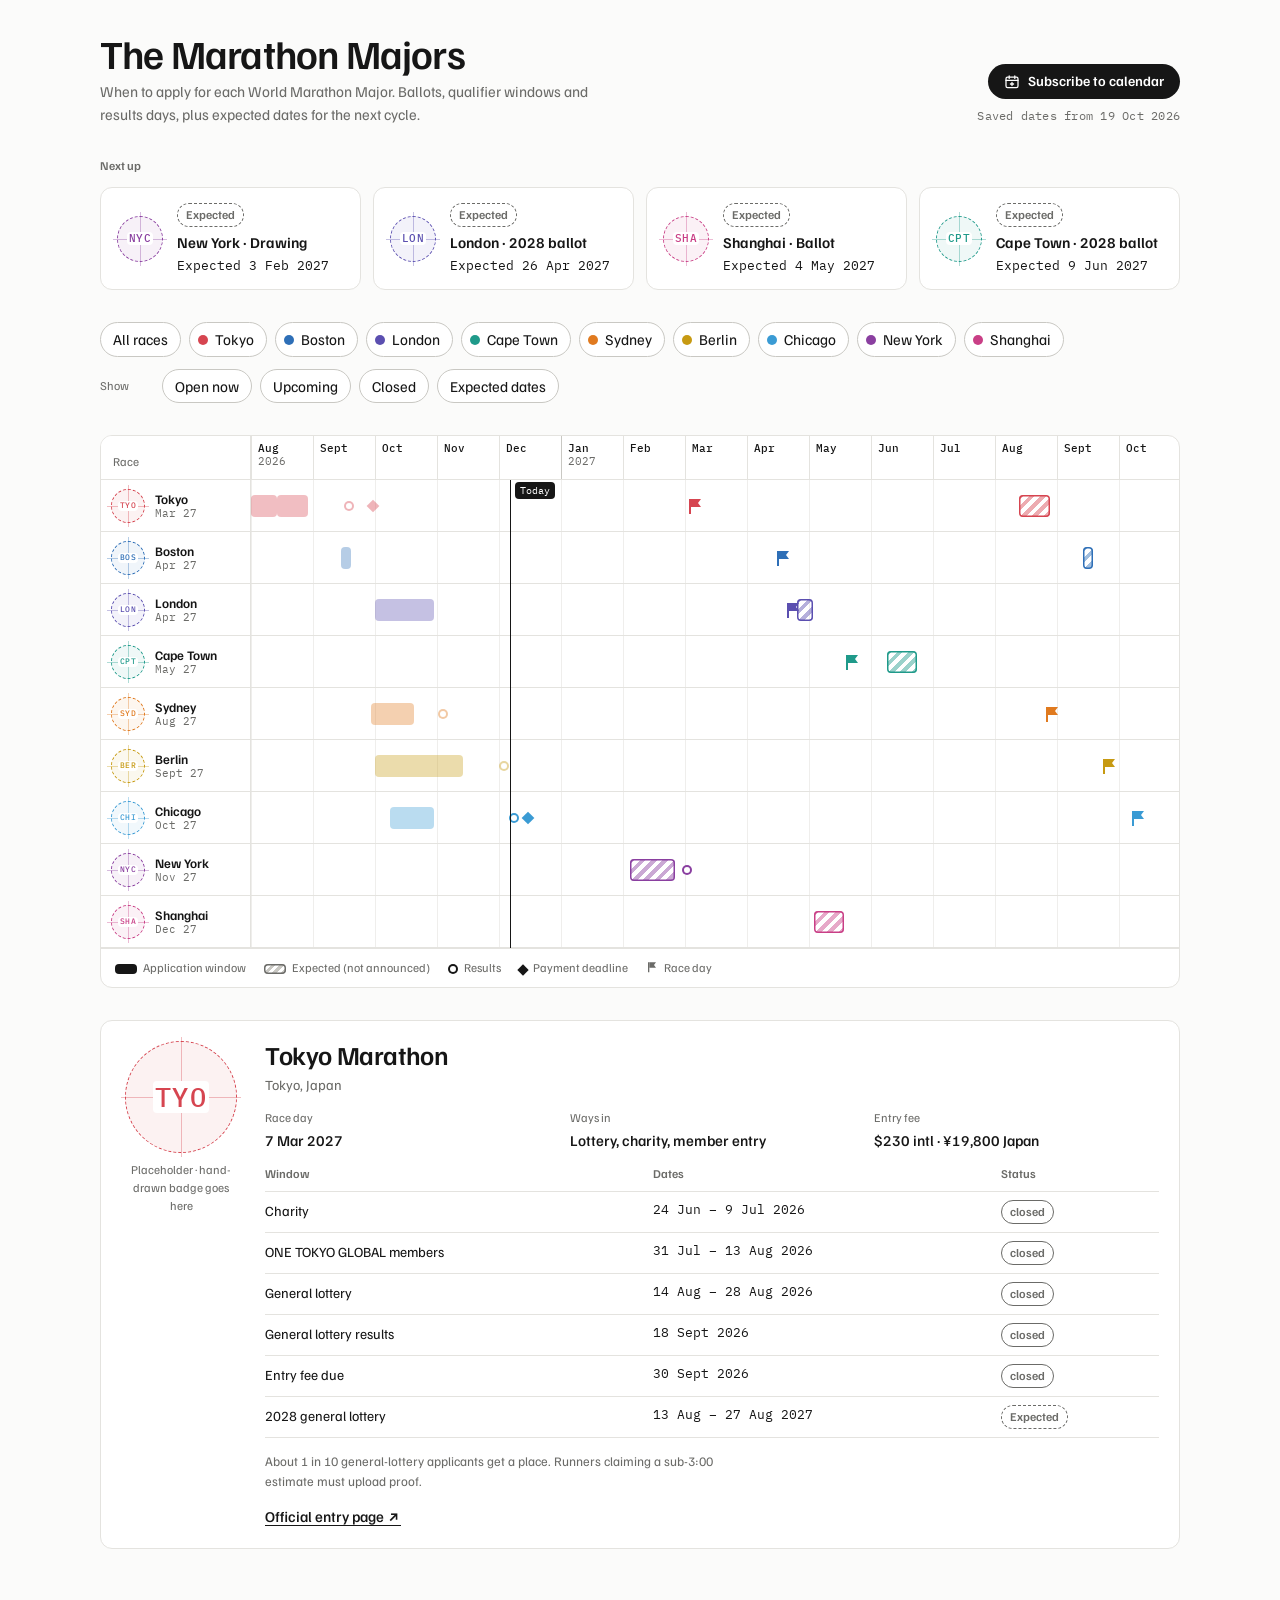
==== commit 3816a656: "Apply the design rules to the majors timeline A styling-only pass against our design checklist. Sour" ====
--- a/docs/index.html
+++ b/docs/index.html
@@ -6,7 +6,8 @@
 <style>
 /* Layout: a single working column — "next up" cards, filter chips, one scrollable timeline grid (race rows × months), then a detail panel for the selected race. Quiet monochrome portfolio frame; colour belongs only to the races. Everything is scoped to .mm so it can sit inside a Squarespace code block. */
 .mm{
-  --mm-bg:#fbfbfa; --mm-surface:#ffffff; --mm-fg:#161616; --mm-muted:#6b6b68; --mm-line:#e4e3df; --mm-line-strong:#c9c8c3; --mm-open:#1f8a4c;
+  --mm-bg:#fbfbfa; --mm-surface:#ffffff; --mm-fg:#161616; --mm-muted:#6b6b68; --mm-line:#e4e3df; --mm-line-strong:#c9c8c3; --mm-open:#1a7a43;
+  --mm-r-sm:4px; --mm-r-md:8px; --mm-r-lg:12px;
   --mm-f-display:"Familjen Grotesk","Helvetica Neue",Arial,sans-serif;
   --mm-f-body:"Familjen Grotesk","Helvetica Neue",Arial,sans-serif;
   --mm-f-mono:"IBM Plex Mono",ui-monospace,Menlo,monospace;
@@ -35,21 +36,21 @@
 .mm .mm-sub-btn svg{flex:none;stroke:currentColor}
 .mm .mm-sub-btn:hover{opacity:.88}
 .mm .mm-sub-btn[aria-expanded="true"]{background:var(--mm-surface);color:var(--mm-fg);box-shadow:inset 0 0 0 1.5px var(--mm-fg)}
-.mm-sub{background:var(--mm-surface);border:1px solid var(--mm-line-strong);border-radius:10px;padding:18px 20px;display:flex;flex-direction:column;gap:16px;margin-top:-12px}
+.mm-sub{background:var(--mm-surface);border:1px solid var(--mm-line-strong);border-radius:var(--mm-r-lg);padding:18px 20px;display:flex;flex-direction:column;gap:16px;margin-top:-12px}
 .mm-sub-top{display:flex;justify-content:space-between;gap:16px;align-items:flex-start}
 .mm-sub-title{font-weight:600;font-size:16px;margin-bottom:2px!important}
-.mm-x{background:none;border:0;font-size:22px;line-height:1;color:var(--mm-muted);cursor:pointer;padding:2px 6px;border-radius:4px}
+.mm-x{background:none;border:0;font-size:22px;line-height:1;color:var(--mm-muted);cursor:pointer;padding:2px 6px;border-radius:var(--mm-r-sm)}
 .mm-sub-links{display:grid;grid-template-columns:repeat(auto-fit,minmax(170px,1fr));gap:10px}
-.mm-sub-link{display:flex;flex-direction:column;gap:2px;padding:12px 14px;border:1px solid var(--mm-line);border-radius:8px;color:var(--mm-fg);text-decoration:none!important;min-width:0}
+.mm-sub-link{display:flex;flex-direction:column;gap:2px;padding:12px 14px;border:1px solid var(--mm-line);border-radius:var(--mm-r-md);color:var(--mm-fg);text-decoration:none!important;min-width:0}
 .mm-sub-link:hover{border-color:var(--mm-fg)}
 .mm-sub-link b{font-weight:600;font-size:14px}
 .mm-sub-link span{font-size:12px;color:var(--mm-muted)}
 .mm-copy{display:flex;flex-direction:column;gap:6px}
 .mm-copy .lbl{font-size:12px;color:var(--mm-muted)}
 .mm-copy-row{display:flex;gap:8px;min-width:0}
-.mm-copy-row input{flex:1;min-width:0;font-family:var(--mm-f-mono);font-size:12.5px;color:var(--mm-fg);background:var(--mm-bg);border:1px solid var(--mm-line-strong);border-radius:6px;padding:7px 10px;margin:0;height:auto}
-.mm-copy-row .mm-chip{border-radius:6px}
-.mm-eyebrow{font-size:11px;text-transform:uppercase;letter-spacing:.12em;color:var(--mm-muted);font-weight:600;margin-bottom:10px!important}
+.mm-copy-row input{flex:1;min-width:0;font-family:var(--mm-f-mono);font-size:12.5px;color:var(--mm-fg);background:var(--mm-bg);border:1px solid var(--mm-line-strong);border-radius:var(--mm-r-md);padding:7px 10px;margin:0;height:auto}
+.mm-copy-row .mm-chip{border-radius:var(--mm-r-md)}
+.mm-eyebrow{font-size:12px;color:var(--mm-muted);font-weight:600;margin-bottom:12px!important}
 
 /* Badge — placeholder circle template, swapped for a drawing when one exists */
 .mm-badge{--c:var(--mm-fg);width:var(--s,44px);height:var(--s,44px);flex:none;border-radius:50%;position:relative;display:grid;place-items:center;
@@ -57,19 +58,19 @@
 .mm-badge::before,.mm-badge::after{content:"";position:absolute;background:color-mix(in srgb,var(--c) 35%,transparent)}
 .mm-badge::before{width:1px;height:calc(100% + 10px);left:50%;top:-5px}
 .mm-badge::after{height:1px;width:calc(100% + 10px);top:50%;left:-5px}
-.mm-badge span{position:relative;z-index:1;font-family:var(--mm-f-mono);font-weight:500;font-size:calc(var(--s,44px) * .24);letter-spacing:.04em;background:var(--mm-surface);padding:0 2px;line-height:1.2;border-radius:2px}
+.mm-badge span{position:relative;z-index:1;font-family:var(--mm-f-mono);font-weight:500;font-size:calc(var(--s,44px) * .24);letter-spacing:.04em;background:var(--mm-surface);padding:0 2px;line-height:1.2;border-radius:var(--mm-r-sm)}
 .mm-badge.img{border:0;background:none}
 .mm-badge.img::before,.mm-badge.img::after{display:none}
 .mm-badge.img img{width:100%;height:100%;object-fit:contain;display:block}
 
 /* Next up */
 .mm-cards{display:grid;grid-template-columns:repeat(auto-fill,minmax(240px,1fr));gap:12px}
-.mm-card{background:var(--mm-surface);border:1px solid var(--mm-line);border-radius:10px;padding:14px 16px;display:flex;gap:14px;align-items:center;cursor:pointer;text-align:left;min-width:0}
+.mm-card{background:var(--mm-surface);border:1px solid var(--mm-line);border-radius:var(--mm-r-lg);padding:14px 16px;display:flex;gap:14px;align-items:center;cursor:pointer;text-align:left;min-width:0}
 .mm-card:hover{border-color:var(--mm-line-strong)}
 .mm :focus-visible{outline:2px solid var(--mm-fg);outline-offset:2px}
 .mm-card .t{font-weight:600;line-height:1.25;margin-top:6px}
 .mm-card .big{font-family:var(--mm-f-mono);font-size:13px;margin-top:4px}
-.mm-pill{display:inline-block;font-size:11px;font-weight:600;letter-spacing:.06em;text-transform:uppercase;padding:2px 8px;border-radius:99px;border:1px solid currentColor;line-height:1.5}
+.mm-pill{display:inline-block;font-size:12px;font-weight:600;padding:2px 8px;border-radius:99px;border:1px solid currentColor;line-height:1.5}
 .mm-pill.open{color:var(--mm-open)}.mm-pill.upcoming{color:var(--mm-fg)}.mm-pill.closed{color:var(--mm-muted)}.mm-pill.est{color:var(--mm-muted);border-style:dashed}
 
 /* Filters */
@@ -84,14 +85,14 @@
 .mm-frow .lbl{font-size:12px;color:var(--mm-muted);min-width:48px}
 
 /* Timeline */
-.mm-shell{border:1px solid var(--mm-line);border-radius:10px;background:var(--mm-surface);overflow:hidden}
+.mm-shell{border:1px solid var(--mm-line);border-radius:var(--mm-r-lg);background:var(--mm-surface);overflow:hidden}
 .mm-scroll{overflow-x:auto;-webkit-overflow-scrolling:touch}
 .mm-tl{--label:150px;--mw:62px;position:relative;width:calc(var(--label) + var(--mw) * var(--months));font-variant-numeric:tabular-nums}
 @media (max-width:520px){.mm-tl{--label:96px;--mw:54px}}
 .mm-thead,.mm-row{display:flex;position:relative}
 .mm-thead{border-bottom:1px solid var(--mm-line);height:44px}
 .mm-corner,.mm-rlabel{width:var(--label);flex:none;position:sticky;left:0;z-index:3;background:var(--mm-surface);border:0;border-right:1px solid var(--mm-line)}
-.mm-corner{display:flex;align-items:flex-end;padding:0 12px 8px;font-size:11px;color:var(--mm-muted);letter-spacing:.08em;text-transform:uppercase}
+.mm-corner{display:flex;align-items:flex-end;padding:0 12px 8px;font-size:12px;color:var(--mm-muted)}
 .mm-months{display:flex}
 .mm-month{width:var(--mw);flex:none;border-left:1px solid var(--mm-line);padding:6px 0 0 6px;font-family:var(--mm-f-mono);font-size:11px;color:var(--mm-muted);line-height:1.2}
 .mm-month.jan{border-left-color:var(--mm-line-strong)}
@@ -105,7 +106,7 @@
 .mm-row.sel .mm-rlabel{background:color-mix(in srgb,var(--c) 10%,var(--mm-surface))}
 .mm-lane{position:relative;flex:none;width:calc(var(--mw) * var(--months))}
 .mm-lane .grid{position:absolute;inset:0;background-image:linear-gradient(to right,var(--mm-line) 1px,transparent 1px);background-size:var(--mw) 100%;opacity:.6}
-.mm-bar{position:absolute;top:15px;height:22px;border-radius:5px;background:var(--c);min-width:6px;cursor:pointer;border:0;padding:0}
+.mm-bar{position:absolute;top:15px;height:22px;border-radius:var(--mm-r-sm);background:var(--c);min-width:6px;cursor:pointer;border:0;padding:0}
 .mm-bar.closed{opacity:.35}
 .mm-bar.est{background:repeating-linear-gradient(135deg,color-mix(in srgb,var(--c) 45%,transparent) 0 4px,transparent 4px 8px);box-shadow:inset 0 0 0 1.5px var(--c)}
 .mm-bar.open{box-shadow:0 0 0 3px color-mix(in srgb,var(--c) 25%,transparent)}
@@ -116,30 +117,30 @@
 .mm-mk.race svg{width:18px;height:18px}
 .mm-mk.closed{opacity:.4}
 .mm-today{position:absolute;top:0;bottom:0;width:0;border-left:1.5px solid var(--mm-fg);z-index:2;pointer-events:none}
-.mm-today span{position:absolute;top:2px;left:4px;font-family:var(--mm-f-mono);font-size:10px;background:var(--mm-fg);color:var(--mm-surface);padding:1px 5px;border-radius:3px;white-space:nowrap}
+.mm-today span{position:absolute;top:2px;left:4px;font-family:var(--mm-f-mono);font-size:10px;background:var(--mm-fg);color:var(--mm-surface);padding:1px 5px;border-radius:var(--mm-r-sm);white-space:nowrap}
 .mm-legend{display:flex;flex-wrap:wrap;gap:8px 18px;padding:10px 14px;border-top:1px solid var(--mm-line);font-size:12px;color:var(--mm-muted)}
 .mm-legend i{display:inline-block;vertical-align:-2px;margin-right:6px}
-.mm-legend .b{width:22px;height:10px;border-radius:3px;background:var(--mm-fg)}
-.mm-legend .e{width:22px;height:10px;border-radius:3px;background:repeating-linear-gradient(135deg,var(--mm-line-strong) 0 3px,transparent 3px 6px);box-shadow:inset 0 0 0 1.5px var(--mm-muted)}
+.mm-legend .b{width:22px;height:10px;border-radius:var(--mm-r-sm);background:var(--mm-fg)}
+.mm-legend .e{width:22px;height:10px;border-radius:var(--mm-r-sm);background:repeating-linear-gradient(135deg,var(--mm-line-strong) 0 3px,transparent 3px 6px);box-shadow:inset 0 0 0 1.5px var(--mm-muted)}
 .mm-legend .r{width:10px;height:10px;border-radius:50%;box-shadow:inset 0 0 0 2px var(--mm-fg)}
 .mm-legend .p{width:8px;height:8px;background:var(--mm-fg);transform:rotate(45deg)}
 .mm-empty{padding:28px;text-align:center;color:var(--mm-muted);flex:1}
 
-.mm-tip{position:fixed;z-index:9999;max-width:260px;background:var(--mm-fg);color:var(--mm-bg);font-family:var(--mm-f-body);font-size:12.5px;line-height:1.4;padding:8px 10px;border-radius:6px;pointer-events:none}
+.mm-tip{position:fixed;z-index:9999;max-width:260px;background:var(--mm-fg);color:var(--mm-bg);font-family:var(--mm-f-body);font-size:12.5px;line-height:1.4;padding:8px 10px;border-radius:var(--mm-r-md);pointer-events:none}
 .mm-tip b{display:block}
 
 /* Detail */
-.mm-detail{background:var(--mm-surface);border:1px solid var(--mm-line);border-radius:10px;padding:20px;display:grid;grid-template-columns:auto 1fr;gap:20px 24px}
+.mm-detail{background:var(--mm-surface);border:1px solid var(--mm-line);border-radius:var(--mm-r-lg);padding:20px;display:grid;grid-template-columns:auto 1fr;gap:20px 24px}
 @media (max-width:620px){.mm-detail{grid-template-columns:1fr}}
 .mm h2{font-family:var(--mm-f-display);font-size:26px;font-weight:600;letter-spacing:-.015em;line-height:1.1;color:var(--mm-fg)}
 .mm-detail .meta{color:var(--mm-muted);margin-top:4px!important;font-size:14px}
 .mm-detail .body{min-width:0;display:flex;flex-direction:column;gap:14px}
 .mm-facts{display:grid;grid-template-columns:repeat(auto-fit,minmax(150px,1fr));gap:10px 20px}
-.mm-facts dt{font-size:11px;color:var(--mm-muted);text-transform:uppercase;letter-spacing:.08em}
+.mm-facts dt{font-size:12px;color:var(--mm-muted)}
 .mm-facts dd{margin-top:2px;font-weight:500}
 .mm-tw{overflow-x:auto}
 .mm table{width:100%;border-collapse:collapse;font-size:14px;margin:0}
-.mm th{font-size:11px;color:var(--mm-muted);text-transform:uppercase;letter-spacing:.08em;text-align:left;font-weight:600;padding:0 10px 6px 0;border:0;border-bottom:1px solid var(--mm-line);background:none}
+.mm th{font-size:12px;color:var(--mm-muted);text-align:left;font-weight:600;padding:0 12px 8px 0;border:0;border-bottom:1px solid var(--mm-line);background:none}
 .mm td{padding:8px 10px 8px 0;border:0;border-bottom:1px solid var(--mm-line);vertical-align:top;background:none}
 .mm td.dt{font-family:var(--mm-f-mono);font-size:12.5px;white-space:nowrap}
 .mm-note{font-size:13px;color:var(--mm-muted);max-width:70ch}
@@ -236,15 +237,27 @@
 const pct=s=>(D(s)-startD)/(endD-startD);
 const clamp=x=>Math.max(0,Math.min(1,x));
 const status=ev=>{const end=ev.e||ev.s; if(D(end)<TODAY) return "closed"; if(D(ev.s)>TODAY) return "upcoming"; return "open";};
-const esc=s=>String(s??"").replace(/[&<>"]/g,c=>({"&":"&amp;","<":"&lt;",">":"&gt;",'"':"&quot;"}[c]));
+const esc=s=>String(s??"").replace(/[&<>"']/g,c=>({"&":"&amp;","<":"&lt;",">":"&gt;",'"':"&quot;","'":"&#39;"}[c]));
+
+// ---- Input validation: every value from the database passes through here before it can reach the page ----
+const ID_RE=/^[a-z]{3}$/, CODE_RE=/^[A-Z]{3}$/, DATE_RE=/^\d{4}-\d{2}-\d{2}$/, KINDS=new Set(["window","result","pay"]);
+const safeUrl=u=>{ if(typeof u!=="string"||/[\s"'<>`\\]/.test(u)) return null;
+  try{ const x=new URL(u); return x.protocol==="https:"&&x.hostname ? x.href : null; }catch(e){ return null; } };
+const safeDate=d=>typeof d==="string"&&DATE_RE.test(d)&&!isNaN(D(d)) ? d : null;
+const txt=(s,max)=>s==null?"":String(s).slice(0,max);
 const badge=(r,size=44)=>r.badge?`<span class="mm-badge img" style="--s:${size}px"><img src="${esc(r.badge)}" alt=""></span>`
   :`<span class="mm-badge" style="--c:var(--mm-${r.id});--s:${size}px" aria-hidden="true"><span>${esc(r.code)}</span></span>`;
 
 function shape(races,events,meta){
-  return {checked:(meta.find(m=>m.key==="checked_on")||{}).value,
-    races:races.sort((a,b)=>a.sort-b.sort).map(r=>({id:r.id,code:r.code,name:r.name,full:r.full_name,city:r.city,race:r.race_date,raceEnd:r.race_end,raceEst:r.race_tbc,
-      fee:r.fee,entry:r.entry_routes,url:r.official_url,note:r.note,badge:r.badge_url,
-      events:events.filter(e=>e.race_id===r.id).sort((a,b)=>a.starts_on<b.starts_on?-1:1).map(e=>({t:e.kind,k:e.label,s:e.starts_on,e:e.ends_on,est:e.estimated}))}))};
+  races=Array.isArray(races)?races:[]; events=Array.isArray(events)?events:[]; meta=Array.isArray(meta)?meta:[];
+  const evs=events.filter(e=>e&&ID_RE.test(e.race_id)&&KINDS.has(e.kind)&&safeDate(e.starts_on)&&(e.ends_on==null||safeDate(e.ends_on)));
+  return {checked:safeDate((meta.find(m=>m&&m.key==="checked_on")||{}).value),
+    races:races.filter(r=>r&&ID_RE.test(r.id)&&safeDate(r.race_date)).sort((a,b)=>(+a.sort||0)-(+b.sort||0)).map(r=>({
+      id:r.id, code:CODE_RE.test(r.code)?r.code:r.id.toUpperCase(), name:txt(r.name,40), full:txt(r.full_name,80), city:txt(r.city,80),
+      race:r.race_date, raceEnd:safeDate(r.race_end), raceEst:r.race_tbc===true,
+      fee:txt(r.fee,80), entry:txt(r.entry_routes,120), url:safeUrl(r.official_url), note:txt(r.note,400), badge:safeUrl(r.badge_url),
+      events:evs.filter(e=>e.race_id===r.id).sort((a,b)=>a.starts_on<b.starts_on?-1:1)
+        .map(e=>({t:e.kind,k:txt(e.label,60),s:e.starts_on,e:safeDate(e.ends_on),est:e.estimated===true}))}))};
 }
 async function load(){
   const h={apikey:SB_KEY,Authorization:"Bearer "+SB_KEY};
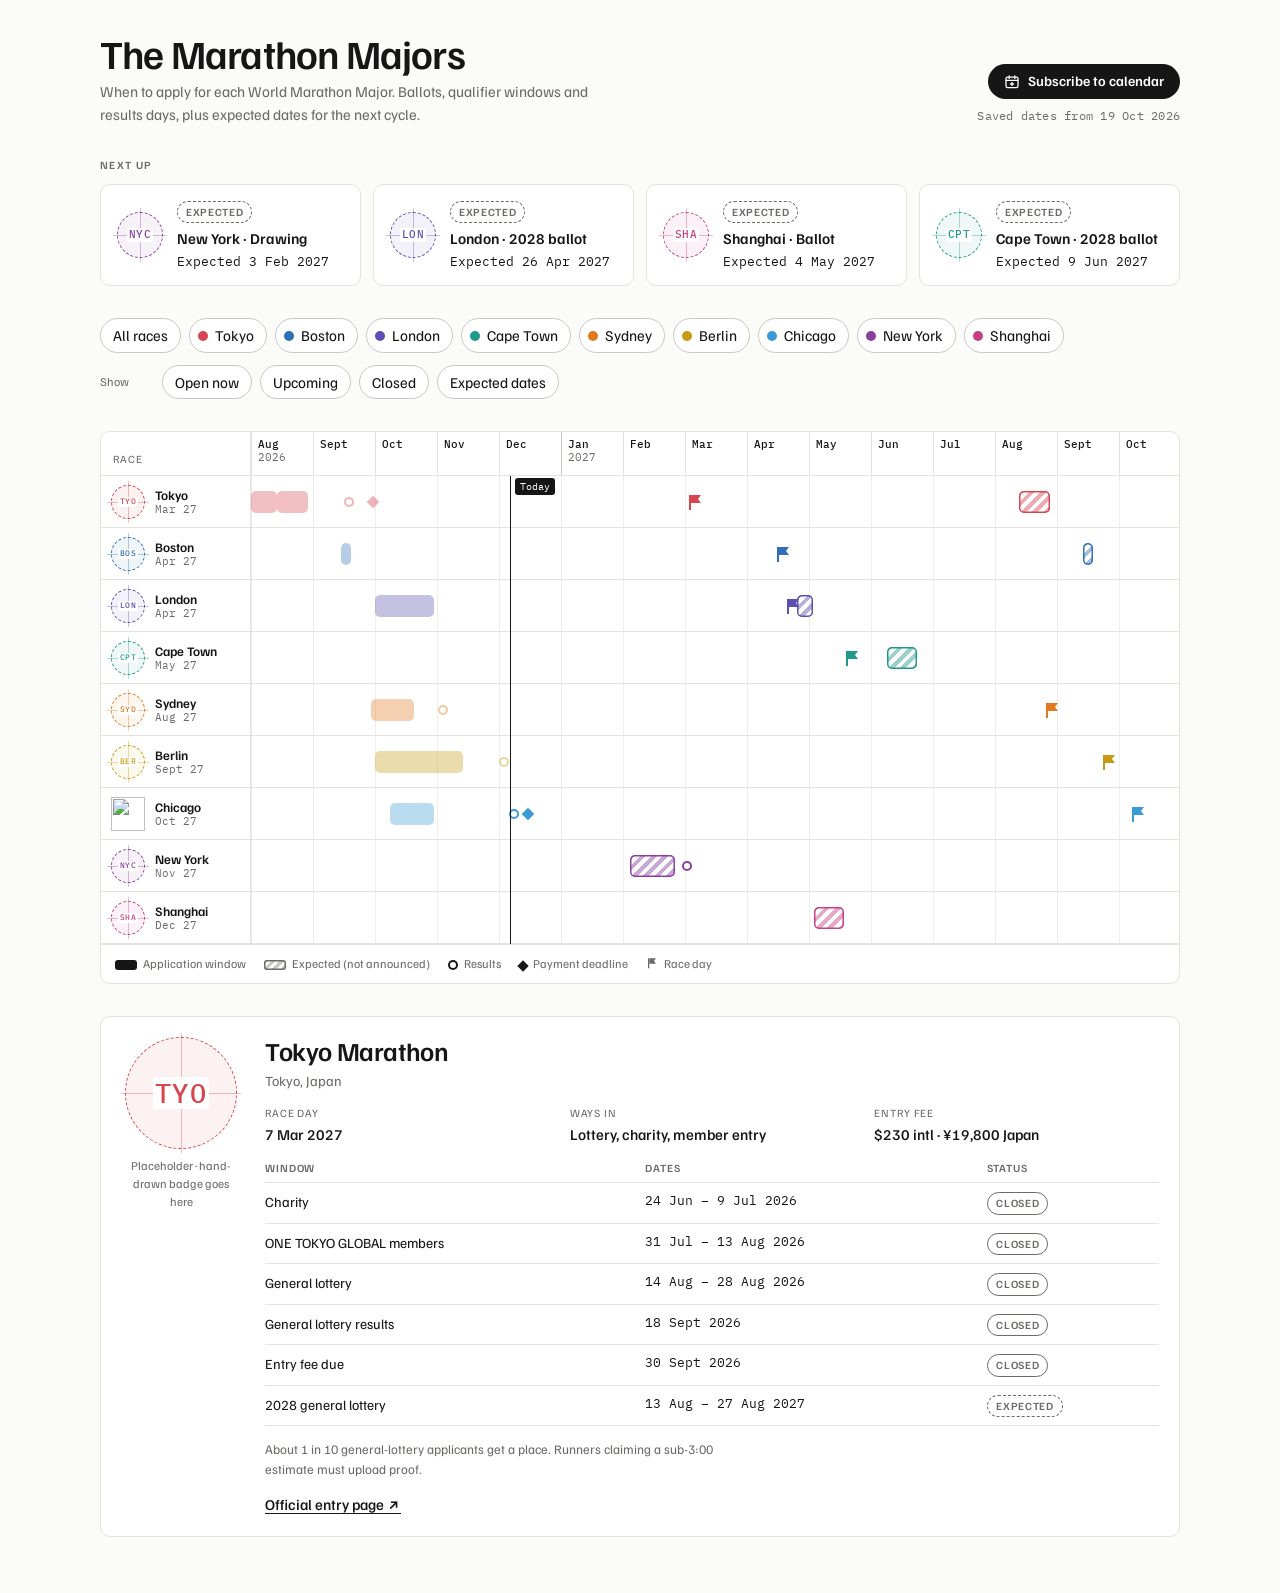
==== commit f5fda823: "Add Chicago badge Hand-drawn Chicago badge (tower and Bean on an oil-pastel blue gradient, white lin" ====
--- a/docs/index.html
+++ b/docs/index.html
@@ -6,8 +6,7 @@
 <style>
 /* Layout: a single working column — "next up" cards, filter chips, one scrollable timeline grid (race rows × months), then a detail panel for the selected race. Quiet monochrome portfolio frame; colour belongs only to the races. Everything is scoped to .mm so it can sit inside a Squarespace code block. */
 .mm{
-  --mm-bg:#fbfbfa; --mm-surface:#ffffff; --mm-fg:#161616; --mm-muted:#6b6b68; --mm-line:#e4e3df; --mm-line-strong:#c9c8c3; --mm-open:#1a7a43;
-  --mm-r-sm:4px; --mm-r-md:8px; --mm-r-lg:12px;
+  --mm-bg:#fbfbfa; --mm-surface:#ffffff; --mm-fg:#161616; --mm-muted:#6b6b68; --mm-line:#e4e3df; --mm-line-strong:#c9c8c3; --mm-open:#1f8a4c;
   --mm-f-display:"Familjen Grotesk","Helvetica Neue",Arial,sans-serif;
   --mm-f-body:"Familjen Grotesk","Helvetica Neue",Arial,sans-serif;
   --mm-f-mono:"IBM Plex Mono",ui-monospace,Menlo,monospace;
@@ -36,21 +35,21 @@
 .mm .mm-sub-btn svg{flex:none;stroke:currentColor}
 .mm .mm-sub-btn:hover{opacity:.88}
 .mm .mm-sub-btn[aria-expanded="true"]{background:var(--mm-surface);color:var(--mm-fg);box-shadow:inset 0 0 0 1.5px var(--mm-fg)}
-.mm-sub{background:var(--mm-surface);border:1px solid var(--mm-line-strong);border-radius:var(--mm-r-lg);padding:18px 20px;display:flex;flex-direction:column;gap:16px;margin-top:-12px}
+.mm-sub{background:var(--mm-surface);border:1px solid var(--mm-line-strong);border-radius:10px;padding:18px 20px;display:flex;flex-direction:column;gap:16px;margin-top:-12px}
 .mm-sub-top{display:flex;justify-content:space-between;gap:16px;align-items:flex-start}
 .mm-sub-title{font-weight:600;font-size:16px;margin-bottom:2px!important}
-.mm-x{background:none;border:0;font-size:22px;line-height:1;color:var(--mm-muted);cursor:pointer;padding:2px 6px;border-radius:var(--mm-r-sm)}
+.mm-x{background:none;border:0;font-size:22px;line-height:1;color:var(--mm-muted);cursor:pointer;padding:2px 6px;border-radius:4px}
 .mm-sub-links{display:grid;grid-template-columns:repeat(auto-fit,minmax(170px,1fr));gap:10px}
-.mm-sub-link{display:flex;flex-direction:column;gap:2px;padding:12px 14px;border:1px solid var(--mm-line);border-radius:var(--mm-r-md);color:var(--mm-fg);text-decoration:none!important;min-width:0}
+.mm-sub-link{display:flex;flex-direction:column;gap:2px;padding:12px 14px;border:1px solid var(--mm-line);border-radius:8px;color:var(--mm-fg);text-decoration:none!important;min-width:0}
 .mm-sub-link:hover{border-color:var(--mm-fg)}
 .mm-sub-link b{font-weight:600;font-size:14px}
 .mm-sub-link span{font-size:12px;color:var(--mm-muted)}
 .mm-copy{display:flex;flex-direction:column;gap:6px}
 .mm-copy .lbl{font-size:12px;color:var(--mm-muted)}
 .mm-copy-row{display:flex;gap:8px;min-width:0}
-.mm-copy-row input{flex:1;min-width:0;font-family:var(--mm-f-mono);font-size:12.5px;color:var(--mm-fg);background:var(--mm-bg);border:1px solid var(--mm-line-strong);border-radius:var(--mm-r-md);padding:7px 10px;margin:0;height:auto}
-.mm-copy-row .mm-chip{border-radius:var(--mm-r-md)}
-.mm-eyebrow{font-size:12px;color:var(--mm-muted);font-weight:600;margin-bottom:12px!important}
+.mm-copy-row input{flex:1;min-width:0;font-family:var(--mm-f-mono);font-size:12.5px;color:var(--mm-fg);background:var(--mm-bg);border:1px solid var(--mm-line-strong);border-radius:6px;padding:7px 10px;margin:0;height:auto}
+.mm-copy-row .mm-chip{border-radius:6px}
+.mm-eyebrow{font-size:11px;text-transform:uppercase;letter-spacing:.12em;color:var(--mm-muted);font-weight:600;margin-bottom:10px!important}
 
 /* Badge — placeholder circle template, swapped for a drawing when one exists */
 .mm-badge{--c:var(--mm-fg);width:var(--s,44px);height:var(--s,44px);flex:none;border-radius:50%;position:relative;display:grid;place-items:center;
@@ -58,19 +57,19 @@
 .mm-badge::before,.mm-badge::after{content:"";position:absolute;background:color-mix(in srgb,var(--c) 35%,transparent)}
 .mm-badge::before{width:1px;height:calc(100% + 10px);left:50%;top:-5px}
 .mm-badge::after{height:1px;width:calc(100% + 10px);top:50%;left:-5px}
-.mm-badge span{position:relative;z-index:1;font-family:var(--mm-f-mono);font-weight:500;font-size:calc(var(--s,44px) * .24);letter-spacing:.04em;background:var(--mm-surface);padding:0 2px;line-height:1.2;border-radius:var(--mm-r-sm)}
+.mm-badge span{position:relative;z-index:1;font-family:var(--mm-f-mono);font-weight:500;font-size:calc(var(--s,44px) * .24);letter-spacing:.04em;background:var(--mm-surface);padding:0 2px;line-height:1.2;border-radius:2px}
 .mm-badge.img{border:0;background:none}
 .mm-badge.img::before,.mm-badge.img::after{display:none}
 .mm-badge.img img{width:100%;height:100%;object-fit:contain;display:block}
 
 /* Next up */
 .mm-cards{display:grid;grid-template-columns:repeat(auto-fill,minmax(240px,1fr));gap:12px}
-.mm-card{background:var(--mm-surface);border:1px solid var(--mm-line);border-radius:var(--mm-r-lg);padding:14px 16px;display:flex;gap:14px;align-items:center;cursor:pointer;text-align:left;min-width:0}
+.mm-card{background:var(--mm-surface);border:1px solid var(--mm-line);border-radius:10px;padding:14px 16px;display:flex;gap:14px;align-items:center;cursor:pointer;text-align:left;min-width:0}
 .mm-card:hover{border-color:var(--mm-line-strong)}
 .mm :focus-visible{outline:2px solid var(--mm-fg);outline-offset:2px}
 .mm-card .t{font-weight:600;line-height:1.25;margin-top:6px}
 .mm-card .big{font-family:var(--mm-f-mono);font-size:13px;margin-top:4px}
-.mm-pill{display:inline-block;font-size:12px;font-weight:600;padding:2px 8px;border-radius:99px;border:1px solid currentColor;line-height:1.5}
+.mm-pill{display:inline-block;font-size:11px;font-weight:600;letter-spacing:.06em;text-transform:uppercase;padding:2px 8px;border-radius:99px;border:1px solid currentColor;line-height:1.5}
 .mm-pill.open{color:var(--mm-open)}.mm-pill.upcoming{color:var(--mm-fg)}.mm-pill.closed{color:var(--mm-muted)}.mm-pill.est{color:var(--mm-muted);border-style:dashed}
 
 /* Filters */
@@ -85,14 +84,14 @@
 .mm-frow .lbl{font-size:12px;color:var(--mm-muted);min-width:48px}
 
 /* Timeline */
-.mm-shell{border:1px solid var(--mm-line);border-radius:var(--mm-r-lg);background:var(--mm-surface);overflow:hidden}
+.mm-shell{border:1px solid var(--mm-line);border-radius:10px;background:var(--mm-surface);overflow:hidden}
 .mm-scroll{overflow-x:auto;-webkit-overflow-scrolling:touch}
 .mm-tl{--label:150px;--mw:62px;position:relative;width:calc(var(--label) + var(--mw) * var(--months));font-variant-numeric:tabular-nums}
 @media (max-width:520px){.mm-tl{--label:96px;--mw:54px}}
 .mm-thead,.mm-row{display:flex;position:relative}
 .mm-thead{border-bottom:1px solid var(--mm-line);height:44px}
 .mm-corner,.mm-rlabel{width:var(--label);flex:none;position:sticky;left:0;z-index:3;background:var(--mm-surface);border:0;border-right:1px solid var(--mm-line)}
-.mm-corner{display:flex;align-items:flex-end;padding:0 12px 8px;font-size:12px;color:var(--mm-muted)}
+.mm-corner{display:flex;align-items:flex-end;padding:0 12px 8px;font-size:11px;color:var(--mm-muted);letter-spacing:.08em;text-transform:uppercase}
 .mm-months{display:flex}
 .mm-month{width:var(--mw);flex:none;border-left:1px solid var(--mm-line);padding:6px 0 0 6px;font-family:var(--mm-f-mono);font-size:11px;color:var(--mm-muted);line-height:1.2}
 .mm-month.jan{border-left-color:var(--mm-line-strong)}
@@ -106,7 +105,7 @@
 .mm-row.sel .mm-rlabel{background:color-mix(in srgb,var(--c) 10%,var(--mm-surface))}
 .mm-lane{position:relative;flex:none;width:calc(var(--mw) * var(--months))}
 .mm-lane .grid{position:absolute;inset:0;background-image:linear-gradient(to right,var(--mm-line) 1px,transparent 1px);background-size:var(--mw) 100%;opacity:.6}
-.mm-bar{position:absolute;top:15px;height:22px;border-radius:var(--mm-r-sm);background:var(--c);min-width:6px;cursor:pointer;border:0;padding:0}
+.mm-bar{position:absolute;top:15px;height:22px;border-radius:5px;background:var(--c);min-width:6px;cursor:pointer;border:0;padding:0}
 .mm-bar.closed{opacity:.35}
 .mm-bar.est{background:repeating-linear-gradient(135deg,color-mix(in srgb,var(--c) 45%,transparent) 0 4px,transparent 4px 8px);box-shadow:inset 0 0 0 1.5px var(--c)}
 .mm-bar.open{box-shadow:0 0 0 3px color-mix(in srgb,var(--c) 25%,transparent)}
@@ -117,30 +116,30 @@
 .mm-mk.race svg{width:18px;height:18px}
 .mm-mk.closed{opacity:.4}
 .mm-today{position:absolute;top:0;bottom:0;width:0;border-left:1.5px solid var(--mm-fg);z-index:2;pointer-events:none}
-.mm-today span{position:absolute;top:2px;left:4px;font-family:var(--mm-f-mono);font-size:10px;background:var(--mm-fg);color:var(--mm-surface);padding:1px 5px;border-radius:var(--mm-r-sm);white-space:nowrap}
+.mm-today span{position:absolute;top:2px;left:4px;font-family:var(--mm-f-mono);font-size:10px;background:var(--mm-fg);color:var(--mm-surface);padding:1px 5px;border-radius:3px;white-space:nowrap}
 .mm-legend{display:flex;flex-wrap:wrap;gap:8px 18px;padding:10px 14px;border-top:1px solid var(--mm-line);font-size:12px;color:var(--mm-muted)}
 .mm-legend i{display:inline-block;vertical-align:-2px;margin-right:6px}
-.mm-legend .b{width:22px;height:10px;border-radius:var(--mm-r-sm);background:var(--mm-fg)}
-.mm-legend .e{width:22px;height:10px;border-radius:var(--mm-r-sm);background:repeating-linear-gradient(135deg,var(--mm-line-strong) 0 3px,transparent 3px 6px);box-shadow:inset 0 0 0 1.5px var(--mm-muted)}
+.mm-legend .b{width:22px;height:10px;border-radius:3px;background:var(--mm-fg)}
+.mm-legend .e{width:22px;height:10px;border-radius:3px;background:repeating-linear-gradient(135deg,var(--mm-line-strong) 0 3px,transparent 3px 6px);box-shadow:inset 0 0 0 1.5px var(--mm-muted)}
 .mm-legend .r{width:10px;height:10px;border-radius:50%;box-shadow:inset 0 0 0 2px var(--mm-fg)}
 .mm-legend .p{width:8px;height:8px;background:var(--mm-fg);transform:rotate(45deg)}
 .mm-empty{padding:28px;text-align:center;color:var(--mm-muted);flex:1}
 
-.mm-tip{position:fixed;z-index:9999;max-width:260px;background:var(--mm-fg);color:var(--mm-bg);font-family:var(--mm-f-body);font-size:12.5px;line-height:1.4;padding:8px 10px;border-radius:var(--mm-r-md);pointer-events:none}
+.mm-tip{position:fixed;z-index:9999;max-width:260px;background:var(--mm-fg);color:var(--mm-bg);font-family:var(--mm-f-body);font-size:12.5px;line-height:1.4;padding:8px 10px;border-radius:6px;pointer-events:none}
 .mm-tip b{display:block}
 
 /* Detail */
-.mm-detail{background:var(--mm-surface);border:1px solid var(--mm-line);border-radius:var(--mm-r-lg);padding:20px;display:grid;grid-template-columns:auto 1fr;gap:20px 24px}
+.mm-detail{background:var(--mm-surface);border:1px solid var(--mm-line);border-radius:10px;padding:20px;display:grid;grid-template-columns:auto 1fr;gap:20px 24px}
 @media (max-width:620px){.mm-detail{grid-template-columns:1fr}}
 .mm h2{font-family:var(--mm-f-display);font-size:26px;font-weight:600;letter-spacing:-.015em;line-height:1.1;color:var(--mm-fg)}
 .mm-detail .meta{color:var(--mm-muted);margin-top:4px!important;font-size:14px}
 .mm-detail .body{min-width:0;display:flex;flex-direction:column;gap:14px}
 .mm-facts{display:grid;grid-template-columns:repeat(auto-fit,minmax(150px,1fr));gap:10px 20px}
-.mm-facts dt{font-size:12px;color:var(--mm-muted)}
+.mm-facts dt{font-size:11px;color:var(--mm-muted);text-transform:uppercase;letter-spacing:.08em}
 .mm-facts dd{margin-top:2px;font-weight:500}
 .mm-tw{overflow-x:auto}
 .mm table{width:100%;border-collapse:collapse;font-size:14px;margin:0}
-.mm th{font-size:12px;color:var(--mm-muted);text-align:left;font-weight:600;padding:0 12px 8px 0;border:0;border-bottom:1px solid var(--mm-line);background:none}
+.mm th{font-size:11px;color:var(--mm-muted);text-transform:uppercase;letter-spacing:.08em;text-align:left;font-weight:600;padding:0 10px 6px 0;border:0;border-bottom:1px solid var(--mm-line);background:none}
 .mm td{padding:8px 10px 8px 0;border:0;border-bottom:1px solid var(--mm-line);vertical-align:top;background:none}
 .mm td.dt{font-family:var(--mm-f-mono);font-size:12.5px;white-space:nowrap}
 .mm-note{font-size:13px;color:var(--mm-muted);max-width:70ch}
@@ -245,6 +244,8 @@
   try{ const x=new URL(u); return x.protocol==="https:"&&x.hostname ? x.href : null; }catch(e){ return null; } };
 const safeDate=d=>typeof d==="string"&&DATE_RE.test(d)&&!isNaN(D(d)) ? d : null;
 const txt=(s,max)=>s==null?"":String(s).slice(0,max);
+// Finished badges shipped with the widget (src/badges/<id>.svg); a badge_url set in the database takes priority.
+const BADGES={"chi": "https://ms-runs.github.io/marathon-majors/badges/chi.svg"};
 const badge=(r,size=44)=>r.badge?`<span class="mm-badge img" style="--s:${size}px"><img src="${esc(r.badge)}" alt=""></span>`
   :`<span class="mm-badge" style="--c:var(--mm-${r.id});--s:${size}px" aria-hidden="true"><span>${esc(r.code)}</span></span>`;
 
@@ -255,7 +256,7 @@
     races:races.filter(r=>r&&ID_RE.test(r.id)&&safeDate(r.race_date)).sort((a,b)=>(+a.sort||0)-(+b.sort||0)).map(r=>({
       id:r.id, code:CODE_RE.test(r.code)?r.code:r.id.toUpperCase(), name:txt(r.name,40), full:txt(r.full_name,80), city:txt(r.city,80),
       race:r.race_date, raceEnd:safeDate(r.race_end), raceEst:r.race_tbc===true,
-      fee:txt(r.fee,80), entry:txt(r.entry_routes,120), url:safeUrl(r.official_url), note:txt(r.note,400), badge:safeUrl(r.badge_url),
+      fee:txt(r.fee,80), entry:txt(r.entry_routes,120), url:safeUrl(r.official_url), note:txt(r.note,400), badge:safeUrl(r.badge_url)||BADGES[r.id]||null,
       events:evs.filter(e=>e.race_id===r.id).sort((a,b)=>a.starts_on<b.starts_on?-1:1)
         .map(e=>({t:e.kind,k:txt(e.label,60),s:e.starts_on,e:safeDate(e.ends_on),est:e.estimated===true}))}))};
 }
